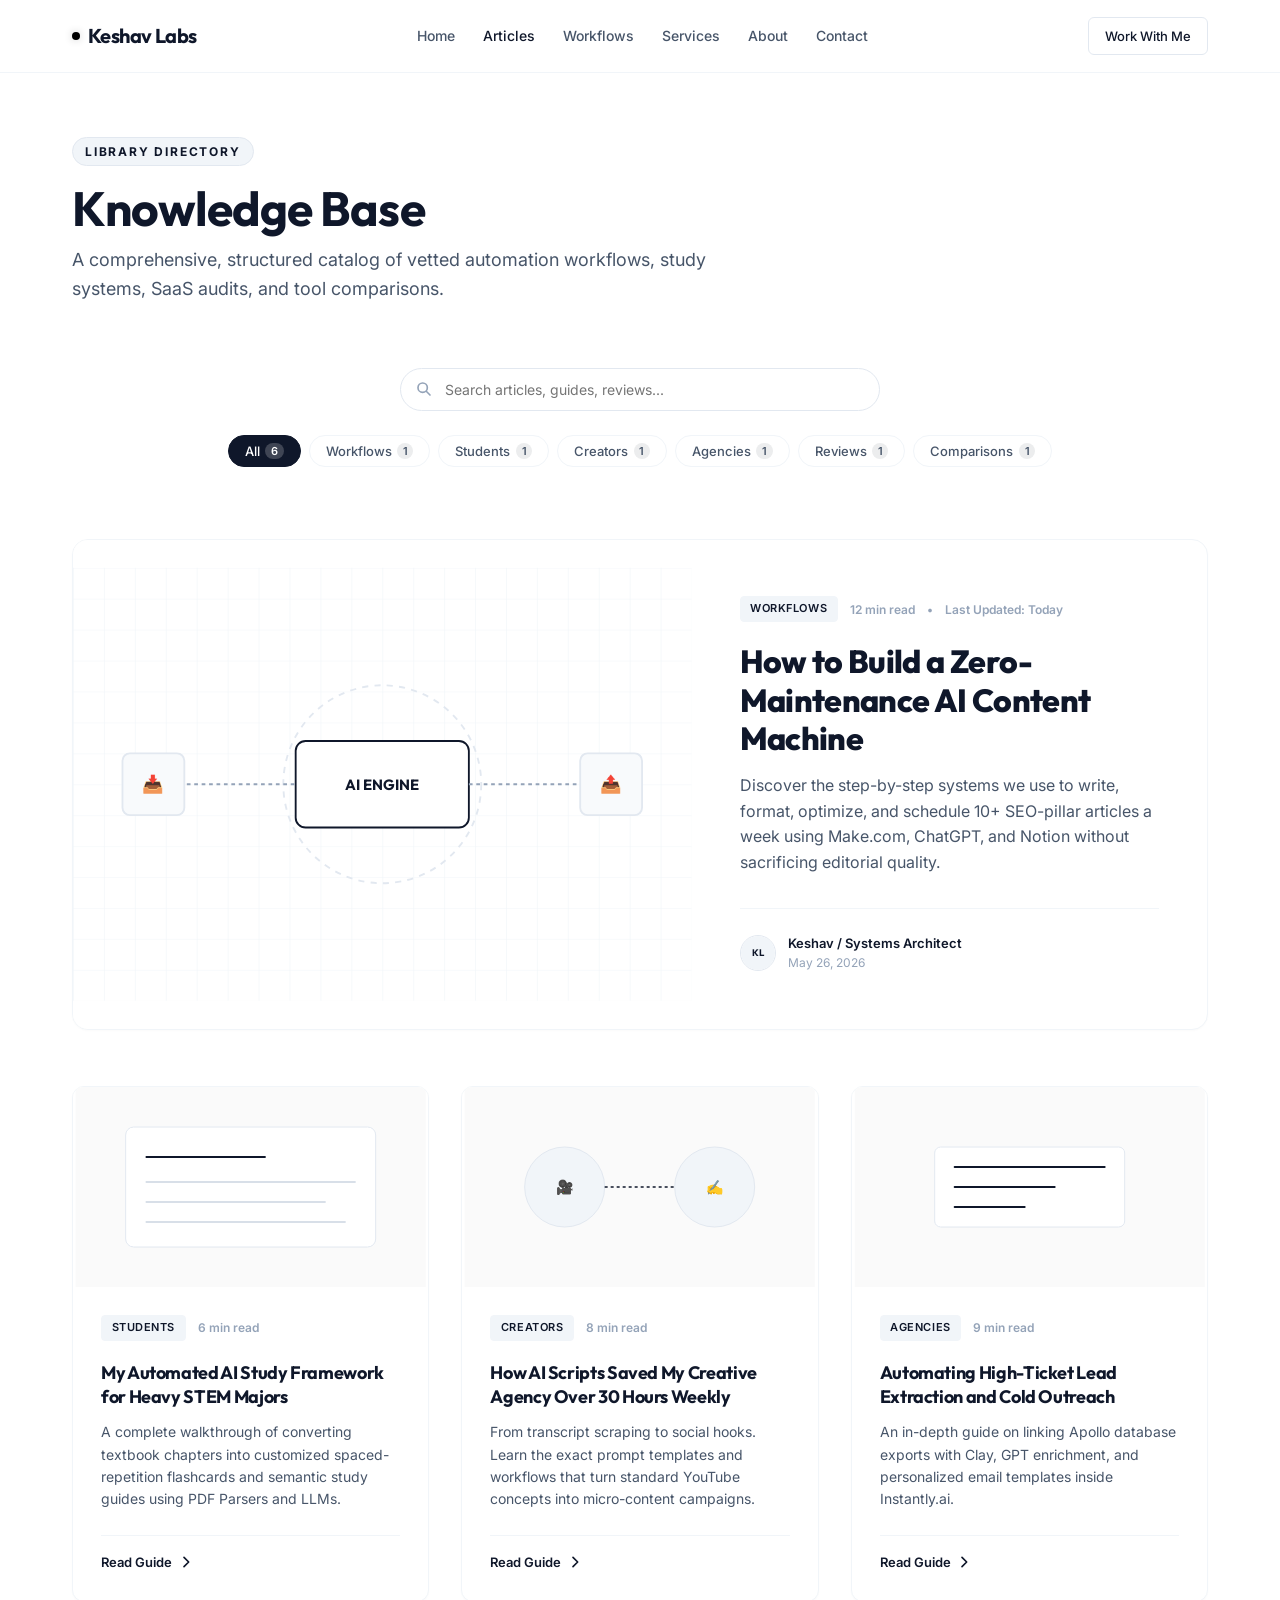
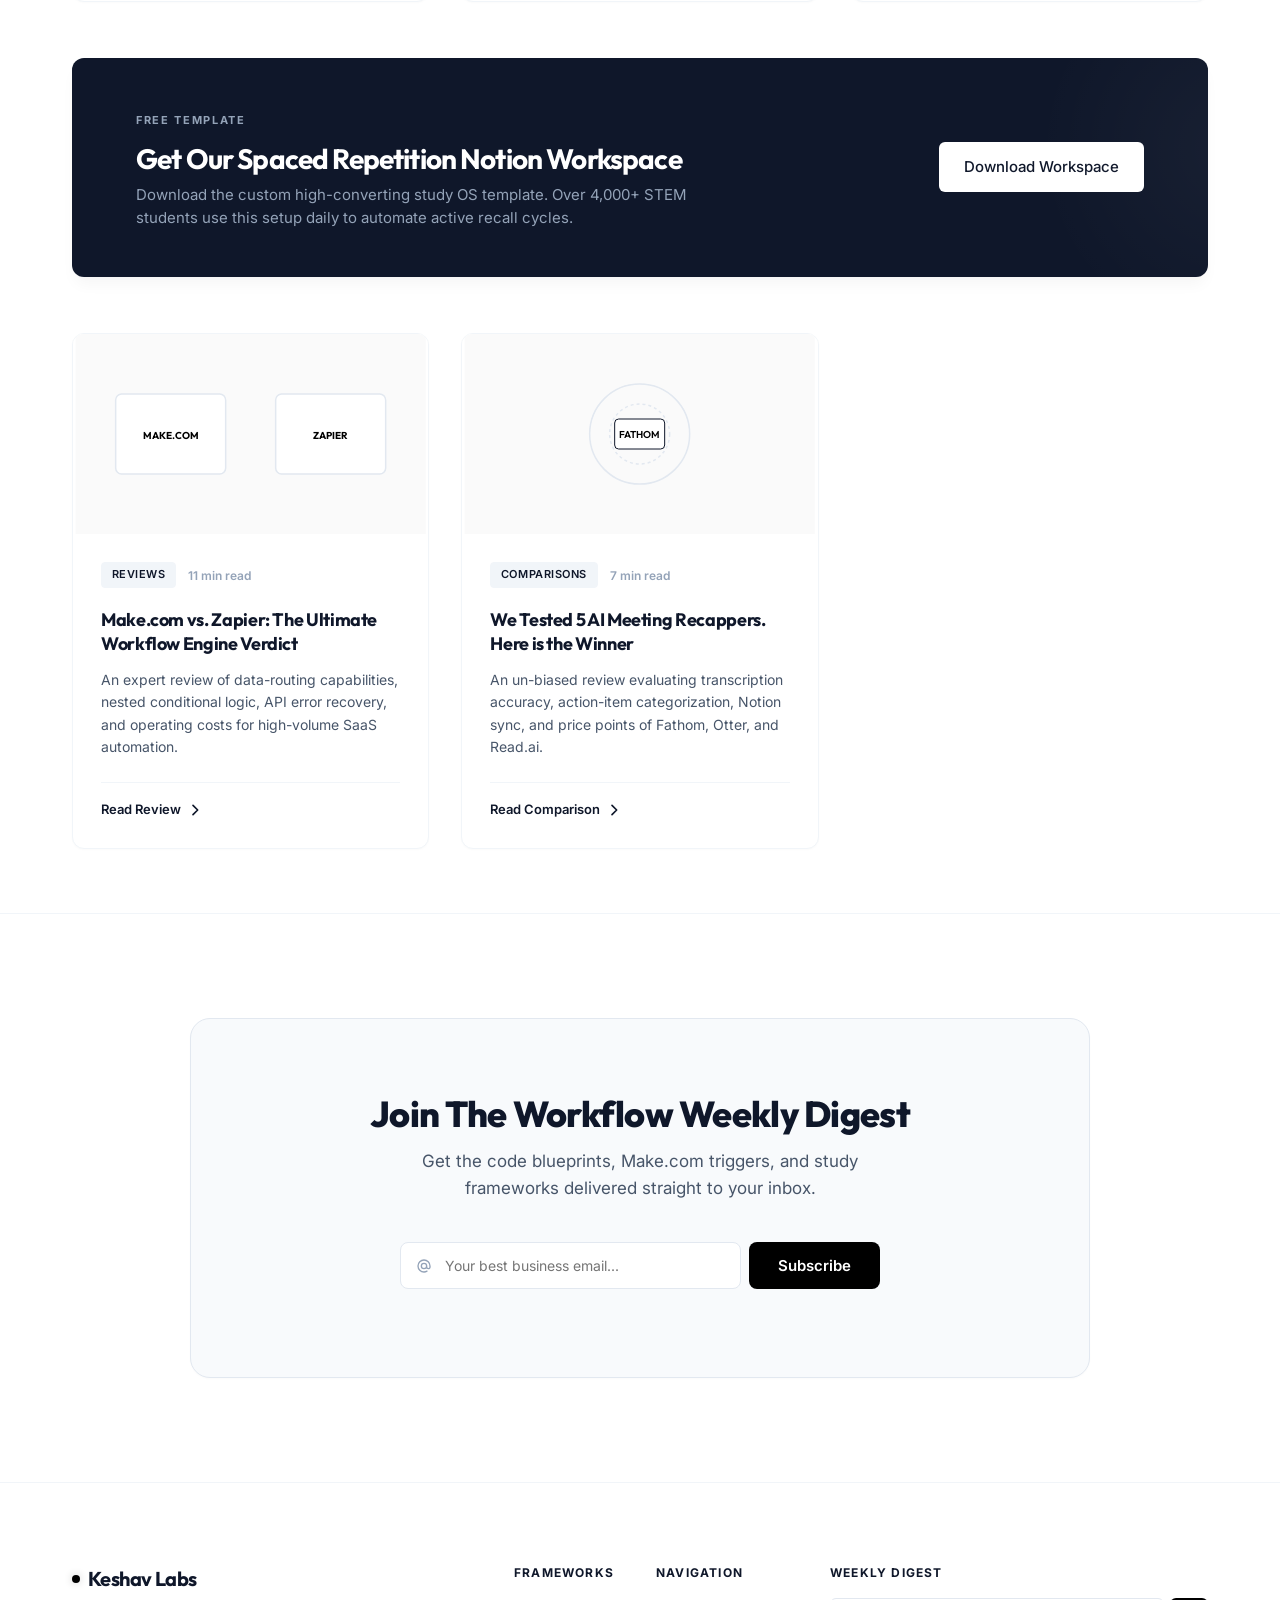
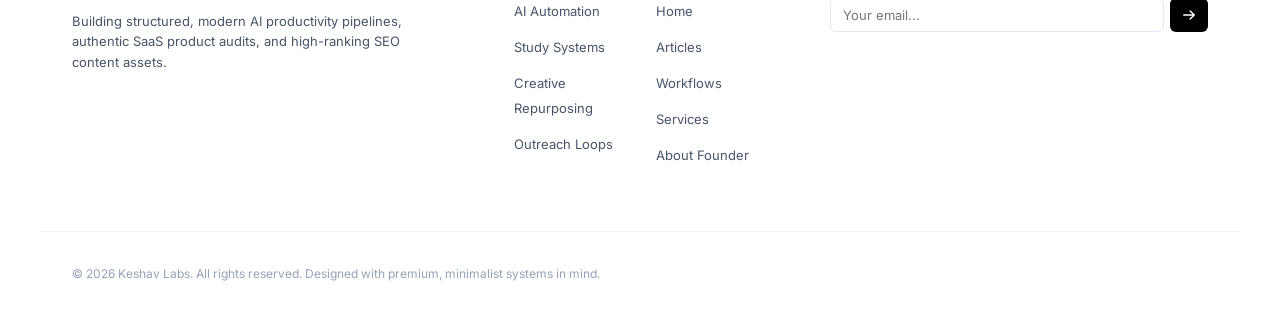
==== articles.html @ 2a27500e "Initial commit of Keshav Labs premium blog website" ====
<!DOCTYPE html>
<html lang="en">
<head>
  <meta charset="UTF-8">
  <meta name="viewport" content="width=device-width, initial-scale=1.0">
  
  <title>Articles & Guides | Keshav Labs AI Productivity Hub</title>
  <meta name="description" content="Explore our library of deep-dive tutorials, system audits, and verified automation guides designed for students, creators, and business networks.">
  
  <!-- Fonts Integration -->
  <link rel="preconnect" href="https://fonts.googleapis.com">
  <link rel="preconnect" href="https://fonts.gstatic.com" crossorigin>
  <link href="https://fonts.googleapis.com/css2?family=Inter:wght@300;400;500;600;700&family=Outfit:wght@400;500;600;700;800&display=swap" rel="stylesheet">
  
  <!-- Core Design Stylesheet -->
  <link rel="stylesheet" href="style.css">
</head>
<body>

  <!-- NAVIGATION HEADER -->
  <header class="header">
    <div class="scroll-progress-container">
      <div class="scroll-progress-bar"></div>
    </div>
    <div class="container nav-container">
      <a href="index.html" class="logo-link">
        <span class="logo-dot"></span>
        <span>Keshav Labs</span>
      </a>
      
      <nav>
        <ul class="nav-menu">
          <li><a href="index.html" class="nav-link">Home</a></li>
          <li><a href="articles.html" class="nav-link active">Articles</a></li>
          <li><a href="workflows.html" class="nav-link">Workflows</a></li>
          <li><a href="services.html" class="nav-link">Services</a></li>
          <li><a href="about.html" class="nav-link">About</a></li>
          <li><a href="contact.html" class="nav-link">Contact</a></li>
        </ul>
      </nav>

      <div class="nav-actions">
        <a href="contact.html" class="btn btn-secondary" style="padding: 0.5rem 1rem; font-size: 0.8125rem;">Work With Me</a>
        <button class="mobile-nav-toggle" aria-label="Toggle Navigation">
          <svg xmlns="http://www.w3.org/2000/svg" fill="none" viewBox="0 0 24 24" stroke="currentColor" style="width: 24px; height: 24px; stroke-width: 2px;">
            <path stroke-linecap="round" stroke-linejoin="round" d="M4 6h16M4 12h16M4 18h16" />
          </svg>
        </button>
      </div>
    </div>
  </header>

  <!-- MAIN ARTICLES AREA -->
  <main style="padding: 4rem 0;">
    <div class="container">
      <div class="section-title-wrapper" style="text-align: left; margin-bottom: 4rem;">
        <span class="section-tag">Library Directory</span>
        <h1 class="section-title" style="font-size: 3rem; margin-bottom: 0.5rem;">Knowledge Base</h1>
        <p class="section-subtitle" style="margin: 0; max-width: 650px;">A comprehensive, structured catalog of vetted automation workflows, study systems, SaaS audits, and tool comparisons.</p>
      </div>

      <!-- Live Filters and Real-Time Search -->
      <div class="blog-controls" style="margin-bottom: 4.5rem;">
        <div class="search-wrapper">
          <svg class="search-icon" xmlns="http://www.w3.org/2000/svg" fill="none" viewBox="0 0 24 24" stroke="currentColor">
            <path stroke-linecap="round" stroke-linejoin="round" stroke-width="2.5" d="M21 21l-6-6m2-5a7 7 0 11-14 0 7 7 0 0114 0z" />
          </svg>
          <input type="text" class="search-input" placeholder="Search articles, guides, reviews...">
        </div>

        <div class="blog-filters">
          <button class="filter-btn active" data-filter="all">All <span class="filter-count">0</span></button>
          <button class="filter-btn" data-filter="workflows">Workflows <span class="filter-count">0</span></button>
          <button class="filter-btn" data-filter="students">Students <span class="filter-count">0</span></button>
          <button class="filter-btn" data-filter="creators">Creators <span class="filter-count">0</span></button>
          <button class="filter-btn" data-filter="agencies">Agencies <span class="filter-count">0</span></button>
          <button class="filter-btn" data-filter="reviews">Reviews <span class="filter-count">0</span></button>
          <button class="filter-btn" data-filter="comparisons">Comparisons <span class="filter-count">0</span></button>
        </div>
      </div>

      <!-- Spotlight Cornerstone Article -->
      <div class="cornerstone-post" data-category="workflows" onclick="window.location.href='post-zero-maintenance-ai.html';">
        <div class="cornerstone-image-wrapper">
          <svg viewBox="0 0 500 350" style="background:#ffffff; width:100%; height:100%;">
            <defs>
              <pattern id="grid-art" width="25" height="25" patternUnits="userSpaceOnUse">
                <path d="M 25 0 L 0 0 0 25" fill="none" stroke="#f1f5f9" stroke-width="1"/>
              </pattern>
            </defs>
            <rect width="100%" height="100%" fill="url(#grid-art)" />
            <circle cx="250" cy="175" r="80" fill="none" stroke="#e2e8f0" stroke-dasharray="5 5" stroke-width="1.5"/>
            <rect x="180" y="140" width="140" height="70" rx="8" fill="#ffffff" stroke="#0f172a" stroke-width="1.5"/>
            <text x="250" y="180" font-family="'Outfit', sans-serif" font-size="12" font-weight="700" fill="#0f172a" text-anchor="middle">AI ENGINE</text>
            <line x1="80" y1="175" x2="180" y2="175" stroke="#94a3b8" stroke-dasharray="3 3" stroke-width="1.5"/>
            <line x1="320" y1="175" x2="420" y2="175" stroke="#94a3b8" stroke-dasharray="3 3" stroke-width="1.5"/>
            <rect x="40" y="150" width="50" height="50" rx="6" fill="#f8fafc" stroke="#e2e8f0" stroke-width="1.5"/>
            <text x="65" y="180" font-size="14" text-anchor="middle">📥</text>
            <rect x="410" y="150" width="50" height="50" rx="6" fill="#f8fafc" stroke="#e2e8f0" stroke-width="1.5"/>
            <text x="435" y="180" font-size="14" text-anchor="middle">📤</text>
          </svg>
        </div>
        <div class="cornerstone-content">
          <div class="post-meta-line">
            <span class="post-cat-badge">Workflows</span>
            <span>12 min read</span>
            <span>•</span>
            <span>Last Updated: Today</span>
          </div>
          <h3 class="cornerstone-title">How to Build a Zero-Maintenance AI Content Machine</h3>
          <p class="cornerstone-excerpt">Discover the step-by-step systems we use to write, format, optimize, and schedule 10+ SEO-pillar articles a week using Make.com, ChatGPT, and Notion without sacrificing editorial quality.</p>
          <div class="author-block">
            <svg class="author-avatar" viewBox="0 0 100 100">
              <circle cx="50" cy="50" r="50" fill="#f1f5f9"/>
              <text x="50" y="58" font-family="'Outfit', sans-serif" font-size="28" font-weight="700" fill="#0f172a" text-anchor="middle">KL</text>
            </svg>
            <div class="author-info">
              <span class="author-name">Keshav / Systems Architect</span>
              <span class="post-date">May 26, 2026</span>
            </div>
          </div>
        </div>
      </div>

      <!-- Articles Grid -->
      <div class="blog-grid">
        <!-- Post 1 (Students) -->
        <div class="blog-card" data-category="students" onclick="window.location.href='post-stem-study-framework.html';">
          <div class="blog-image-wrapper">
            <svg viewBox="0 0 350 200" style="background:#ffffff; width:100%; height:100%;">
              <rect width="100%" height="100%" fill="#fafafa"/>
              <rect x="50" y="40" width="250" height="120" rx="8" fill="#ffffff" stroke="#e2e8f0" stroke-width="1"/>
              <line x1="70" y1="70" x2="190" y2="70" stroke="#0f172a" stroke-width="2"/>
              <line x1="70" y1="95" x2="280" y2="95" stroke="#cbd5e1" stroke-width="1.5"/>
              <line x1="70" y1="115" x2="250" y2="115" stroke="#cbd5e1" stroke-width="1.5"/>
              <line x1="70" y1="135" x2="270" y2="135" stroke="#cbd5e1" stroke-width="1.5"/>
            </svg>
          </div>
          <div class="blog-content">
            <div class="post-meta-line">
              <span class="post-cat-badge">Students</span>
              <span>6 min read</span>
            </div>
            <h4 class="blog-title">My Automated AI Study Framework for Heavy STEM Majors</h4>
            <p class="blog-excerpt">A complete walkthrough of converting textbook chapters into customized spaced-repetition flashcards and semantic study guides using PDF Parsers and LLMs.</p>
            <span class="blog-btn">
              Read Guide
              <svg class="btn-icon" xmlns="http://www.w3.org/2000/svg" fill="none" viewBox="0 0 24 24" stroke="currentColor">
                <path stroke-linecap="round" stroke-linejoin="round" stroke-width="2.5" d="M9 5l7 7-7 7" />
              </svg>
            </span>
          </div>
        </div>

        <!-- Post 2 (Creators) -->
        <div class="blog-card" data-category="creators">
          <div class="blog-image-wrapper">
            <svg viewBox="0 0 350 200" style="background:#ffffff; width:100%; height:100%;">
              <rect width="100%" height="100%" fill="#fafafa"/>
              <circle cx="100" cy="100" r="40" fill="#f1f5f9" stroke="#e2e8f0" stroke-width="1"/>
              <circle cx="250" cy="100" r="40" fill="#f1f5f9" stroke="#e2e8f0" stroke-width="1"/>
              <line x1="140" y1="100" x2="210" y2="100" stroke="#0f172a" stroke-dasharray="3 3" stroke-width="1.5"/>
              <text x="100" y="105" font-size="14" text-anchor="middle">🎥</text>
              <text x="250" y="105" font-size="14" text-anchor="middle">✍️</text>
            </svg>
          </div>
          <div class="blog-content">
            <div class="post-meta-line">
              <span class="post-cat-badge">Creators</span>
              <span>8 min read</span>
            </div>
            <h4 class="blog-title">How AI Scripts Saved My Creative Agency Over 30 Hours Weekly</h4>
            <p class="blog-excerpt">From transcript scraping to social hooks. Learn the exact prompt templates and workflows that turn standard YouTube concepts into micro-content campaigns.</p>
            <span class="blog-btn">
              Read Guide
              <svg class="btn-icon" xmlns="http://www.w3.org/2000/svg" fill="none" viewBox="0 0 24 24" stroke="currentColor">
                <path stroke-linecap="round" stroke-linejoin="round" stroke-width="2.5" d="M9 5l7 7-7 7" />
              </svg>
            </span>
          </div>
        </div>

        <!-- Post 3 (Agencies) -->
        <div class="blog-card" data-category="agencies">
          <div class="blog-image-wrapper">
            <svg viewBox="0 0 350 200" style="background:#ffffff; width:100%; height:100%;">
              <rect width="100%" height="100%" fill="#fafafa"/>
              <rect x="80" y="60" width="190" height="80" rx="6" fill="#ffffff" stroke="#e2e8f0" stroke-width="1"/>
              <path d="M100 80h150M100 100h100M100 120h70" stroke="#0f172a" stroke-width="2" stroke-linecap="round"/>
            </svg>
          </div>
          <div class="blog-content">
            <div class="post-meta-line">
              <span class="post-cat-badge">Agencies</span>
              <span>9 min read</span>
            </div>
            <h4 class="blog-title">Automating High-Ticket Lead Extraction and Cold Outreach</h4>
            <p class="blog-excerpt">An in-depth guide on linking Apollo database exports with Clay, GPT enrichment, and personalized email templates inside Instantly.ai.</p>
            <span class="blog-btn">
              Read Guide
              <svg class="btn-icon" xmlns="http://www.w3.org/2000/svg" fill="none" viewBox="0 0 24 24" stroke="currentColor">
                <path stroke-linecap="round" stroke-linejoin="round" stroke-width="2.5" d="M9 5l7 7-7 7" />
              </svg>
            </span>
          </div>
        </div>

        <!-- In-Feed Premium Lead Magnet Banner -->
        <div class="infeed-cta">
          <div class="infeed-info">
            <span class="infeed-tag">Free Template</span>
            <h4 class="infeed-title">Get Our Spaced Repetition Notion Workspace</h4>
            <p class="infeed-desc">Download the custom high-converting study OS template. Over 4,000+ STEM students use this setup daily to automate active recall cycles.</p>
          </div>
          <a href="index.html#newsletter" class="btn infeed-btn">Download Workspace</a>
        </div>

        <!-- Post 4 (Reviews) -->
        <div class="blog-card" data-category="reviews">
          <div class="blog-image-wrapper">
            <svg viewBox="0 0 350 200" style="background:#ffffff; width:100%; height:100%;">
              <rect width="100%" height="100%" fill="#fafafa"/>
              <rect x="40" y="60" width="110" height="80" rx="6" fill="#ffffff" stroke="#e2e8f0" stroke-width="1.5"/>
              <rect x="200" y="60" width="110" height="80" rx="6" fill="#ffffff" stroke="#e2e8f0" stroke-width="1.5"/>
              <text x="95" y="105" font-family="'Outfit', sans-serif" font-size="10" font-weight="700" text-anchor="middle">MAKE.COM</text>
              <text x="255" y="105" font-family="'Outfit', sans-serif" font-size="10" font-weight="700" text-anchor="middle">ZAPIER</text>
            </svg>
          </div>
          <div class="blog-content">
            <div class="post-meta-line">
              <span class="post-cat-badge">Reviews</span>
              <span>11 min read</span>
            </div>
            <h4 class="blog-title">Make.com vs. Zapier: The Ultimate Workflow Engine Verdict</h4>
            <p class="blog-excerpt">An expert review of data-routing capabilities, nested conditional logic, API error recovery, and operating costs for high-volume SaaS automation.</p>
            <span class="blog-btn">
              Read Review
              <svg class="btn-icon" xmlns="http://www.w3.org/2000/svg" fill="none" viewBox="0 0 24 24" stroke="currentColor">
                <path stroke-linecap="round" stroke-linejoin="round" stroke-width="2.5" d="M9 5l7 7-7 7" />
              </svg>
            </span>
          </div>
        </div>

        <!-- Post 5 (Comparisons) -->
        <div class="blog-card" data-category="comparisons">
          <div class="blog-image-wrapper">
            <svg viewBox="0 0 350 200" style="background:#ffffff; width:100%; height:100%;">
              <rect width="100%" height="100%" fill="#fafafa"/>
              <circle cx="175" cy="100" r="50" fill="none" stroke="#e2e8f0" stroke-width="1.5"/>
              <circle cx="175" cy="100" r="30" fill="none" stroke="#e2e8f0" stroke-dasharray="3 3" stroke-width="1.5"/>
              <rect x="150" y="85" width="50" height="30" rx="4" fill="#ffffff" stroke="#0f172a" stroke-width="1"/>
              <text x="175" y="104" font-family="'Outfit', sans-serif" font-size="10" font-weight="600" text-anchor="middle">FATHOM</text>
            </svg>
          </div>
          <div class="blog-content">
            <div class="post-meta-line">
              <span class="post-cat-badge">Comparisons</span>
              <span>7 min read</span>
            </div>
            <h4 class="blog-title">We Tested 5 AI Meeting Recappers. Here is the Winner</h4>
            <p class="blog-excerpt">An un-biased review evaluating transcription accuracy, action-item categorization, Notion sync, and price points of Fathom, Otter, and Read.ai.</p>
            <span class="blog-btn">
              Read Comparison
              <svg class="btn-icon" xmlns="http://www.w3.org/2000/svg" fill="none" viewBox="0 0 24 24" stroke="currentColor">
                <path stroke-linecap="round" stroke-linejoin="round" stroke-width="2.5" d="M9 5l7 7-7 7" />
              </svg>
            </span>
          </div>
        </div>
      </div>
    </div>
  </main>

  <!-- NEWSLETTER FOOTER SECTION -->
  <section class="newsletter-section" style="border-top:1px solid var(--border-light)">
    <div class="container">
      <div class="newsletter-box">
        <h2 class="newsletter-title">Join The Workflow Weekly Digest</h2>
        <p class="newsletter-subtitle">Get the code blueprints, Make.com triggers, and study frameworks delivered straight to your inbox.</p>
        <form id="keshav-newsletter-form" class="newsletter-form">
          <div class="newsletter-input-wrapper">
            <svg class="newsletter-email-icon" xmlns="http://www.w3.org/2000/svg" fill="none" viewBox="0 0 24 24" stroke="currentColor">
              <path stroke-linecap="round" stroke-linejoin="round" stroke-width="2" d="M16 12a4 4 0 10-8 0 4 4 0 008 0zm0 0v1.5a2.5 2.5 0 005 0V12a9 9 0 10-9 9m4.5-1.206a8.959 8.959 0 01-4.5 1.207" />
            </svg>
            <input type="email" class="newsletter-input" placeholder="Your best business email..." required>
          </div>
          <button type="submit" class="btn newsletter-btn">Subscribe</button>
        </form>
      </div>
    </div>
  </section>

  <!-- UNIFIED FOOTER -->
  <footer class="footer">
    <div class="container footer-top">
      <div class="footer-brand">
        <a href="index.html" class="logo-link">
          <span class="logo-dot"></span>
          <span>Keshav Labs</span>
        </a>
        <p class="footer-brand-desc">Building structured, modern AI productivity pipelines, authentic SaaS product audits, and high-ranking SEO content assets.</p>
      </div>
      
      <div class="footer-nav">
        <div class="footer-column">
          <span class="footer-col-title">Frameworks</span>
          <ul class="footer-links">
            <li><a href="articles.html" class="footer-link">AI Automation</a></li>
            <li><a href="articles.html" class="footer-link">Study Systems</a></li>
            <li><a href="articles.html" class="footer-link">Creative Repurposing</a></li>
            <li><a href="articles.html" class="footer-link">Outreach Loops</a></li>
          </ul>
        </div>
        <div class="footer-column">
          <span class="footer-col-title">Navigation</span>
          <ul class="footer-links">
            <li><a href="index.html" class="footer-link">Home</a></li>
            <li><a href="articles.html" class="footer-link">Articles</a></li>
            <li><a href="workflows.html" class="footer-link">Workflows</a></li>
            <li><a href="services.html" class="footer-link">Services</a></li>
            <li><a href="about.html" class="footer-link">About Founder</a></li>
          </ul>
        </div>
      </div>
      
      <div class="footer-subscribe">
        <span class="footer-col-title">Weekly Digest</span>
        <form id="keshav-footer-newsletter" class="footer-sub-form">
          <input type="email" class="footer-sub-input" placeholder="Your email..." required>
          <button type="submit" class="footer-sub-btn">
            <svg xmlns="http://www.w3.org/2000/svg" fill="none" viewBox="0 0 24 24" stroke="currentColor" style="width: 14px; height: 14px; stroke-width: 2.5px;">
              <path stroke-linecap="round" stroke-linejoin="round" d="M14 5l7 7m0 0l-7 7m7-7H3" />
            </svg>
          </button>
        </form>
      </div>
    </div>
    <div class="container footer-bottom">
      <span class="footer-copyright">© 2026 Keshav Labs. All rights reserved. Designed with premium, minimalist systems in mind.</span>
    </div>
  </footer>

  <!-- Scripts -->
  <script src="app.js"></script>
</body>
</html>
---- style.css ----
/* ==========================================================================
   KESHAV LABS - PREMIUM MINIMALIST DESIGN SYSTEM (STYLE.CSS)
   Inspired by Linear, Notion, and Medium. Light mode only, high readability.
   ========================================================================== */

/* 1. CSS VARIABLES & SYSTEM TOKENS */
:root {
  /* Color Palette (Slate & Neutral Tones) */
  --bg-primary: #ffffff;
  --bg-secondary: #fdfdfd;
  --bg-accent: #f8fafc;
  --bg-card: #ffffff;
  --border-light: #f1f5f9;
  --border-medium: #e2e8f0;
  --border-focus: #0f172a;
  
  --text-primary: #0f172a;     /* Deep slate for high contrast titles */
  --text-secondary: #475569;   /* Muted slate for comfortable reading body */
  --text-muted: #94a3b8;       /* Very light gray for metadata */
  
  --accent-dark: #000000;      /* Minimal pure black buttons */
  --accent-gray: #f1f5f9;      /* Minimal button alternate gray backgrounds */
  --accent-hover: #1e293b;     /* Button hover states */
  
  /* Fonts */
  --font-heading: 'Outfit', 'Inter', -apple-system, BlinkMacSystemFont, "Segoe UI", Roboto, sans-serif;
  --font-body: 'Inter', -apple-system, BlinkMacSystemFont, "Segoe UI", Roboto, sans-serif;
  
  /* Layout Spacing */
  --container-max: 1200px;
  --content-max-readable: 680px; /* Optimal reading column width */
  --section-padding: 6.5rem 2rem;
  --section-padding-mobile: 4rem 1.25rem;
  
  /* Transitions */
  --transition-smooth: all 0.2s cubic-bezier(0.16, 1, 0.3, 1);
  --transition-card: transform 0.3s cubic-bezier(0.16, 1, 0.3, 1), border-color 0.3s ease, box-shadow 0.3s ease;
  
  /* Shadows */
  --shadow-sm: 0 1px 2px 0 rgba(0, 0, 0, 0.02);
  --shadow-md: 0 4px 6px -1px rgba(0, 0, 0, 0.03), 0 2px 4px -2px rgba(0, 0, 0, 0.02);
  --shadow-lg: 0 10px 15px -3px rgba(0, 0, 0, 0.04), 0 4px 6px -4px rgba(0, 0, 0, 0.02);
  --shadow-premium: 0 20px 40px -15px rgba(0, 0, 0, 0.05);
}

/* 2. BASE STYLES & RESET */
* {
  box-sizing: border-box;
  margin: 0;
  padding: 0;
}

html {
  scroll-behavior: smooth;
  font-size: 16px;
  -webkit-font-smoothing: antialiased;
  -moz-osx-font-smoothing: grayscale;
}

body {
  background-color: var(--bg-primary);
  color: var(--text-secondary);
  font-family: var(--font-body);
  line-height: 1.6;
  overflow-x: hidden;
}

h1, h2, h3, h4, h5, h6 {
  font-family: var(--font-heading);
  color: var(--text-primary);
  font-weight: 600;
  letter-spacing: -0.02em;
  line-height: 1.25;
}

a {
  color: inherit;
  text-decoration: none;
  transition: var(--transition-smooth);
}

input, textarea, select, button {
  font-family: inherit;
  font-size: inherit;
  outline: none;
}

/* Scrollbar Customization */
::-webkit-scrollbar {
  width: 8px;
}
::-webkit-scrollbar-track {
  background: var(--bg-primary);
}
::-webkit-scrollbar-thumb {
  background: var(--border-medium);
  border-radius: 4px;
}
::-webkit-scrollbar-thumb:hover {
  background: var(--text-muted);
}

/* 3. REUSABLE UTILITIES */
.container {
  max-width: var(--container-max);
  margin: 0 auto;
  padding: 0 2rem;
  width: 100%;
}

.container-readable {
  max-width: var(--content-max-readable);
  margin: 0 auto;
  padding: 0 1.5rem;
}

.section-title-wrapper {
  margin-bottom: 3.5rem;
  text-align: center;
}

.section-tag {
  font-size: 0.75rem;
  text-transform: uppercase;
  letter-spacing: 0.15em;
  color: var(--text-primary);
  font-weight: 700;
  display: inline-block;
  margin-bottom: 0.75rem;
  background: var(--accent-gray);
  padding: 0.25rem 0.75rem;
  border-radius: 100px;
  border: 1px solid var(--border-medium);
}

.section-title {
  font-size: 2.25rem;
  margin-bottom: 1rem;
  font-weight: 700;
}

.section-subtitle {
  font-size: 1.125rem;
  color: var(--text-secondary);
  max-width: 600px;
  margin: 0 auto;
}

/* Buttons */
.btn {
  display: inline-flex;
  align-items: center;
  justify-content: center;
  padding: 0.75rem 1.5rem;
  border-radius: 6px;
  font-weight: 500;
  font-size: 0.9375rem;
  cursor: pointer;
  transition: var(--transition-smooth);
  gap: 0.5rem;
  border: 1px solid transparent;
}

.btn-primary {
  background-color: var(--accent-dark);
  color: var(--bg-primary);
}

.btn-primary:hover {
  background-color: var(--accent-hover);
  transform: translateY(-1px);
}

.btn-secondary {
  background-color: var(--bg-primary);
  color: var(--text-primary);
  border-color: var(--border-medium);
}

.btn-secondary:hover {
  background-color: var(--accent-gray);
  border-color: var(--text-primary);
  transform: translateY(-1px);
}

.btn-icon {
  width: 16px;
  height: 16px;
  stroke-width: 2px;
}

/* 4. HEADER & STICKY NAVIGATION */
.header {
  position: sticky;
  top: 0;
  z-index: 100;
  background: rgba(255, 255, 255, 0.85);
  backdrop-filter: blur(12px);
  -webkit-backdrop-filter: blur(12px);
  border-bottom: 1px solid var(--border-light);
  transition: var(--transition-smooth);
}

/* Reading Progress Bar */
.scroll-progress-container {
  position: absolute;
  bottom: 0;
  left: 0;
  width: 100%;
  height: 2px;
  background: transparent;
}

.scroll-progress-bar {
  height: 100%;
  width: 0%;
  background: var(--text-primary);
  transition: width 0.1s ease-out;
}

.nav-container {
  display: flex;
  align-items: center;
  justify-content: space-between;
  height: 4.5rem;
}

.logo-link {
  display: flex;
  align-items: center;
  gap: 0.5rem;
  font-family: var(--font-heading);
  font-weight: 700;
  font-size: 1.25rem;
  color: var(--text-primary);
  letter-spacing: -0.03em;
}

.logo-dot {
  width: 8px;
  height: 8px;
  background: var(--accent-dark);
  border-radius: 50%;
  display: inline-block;
  box-shadow: 0 0 8px rgba(0, 0, 0, 0.2);
}

.nav-menu {
  display: flex;
  align-items: center;
  gap: 1.75rem;
  list-style: none;
}

.nav-link {
  font-size: 0.875rem;
  font-weight: 500;
  color: var(--text-secondary);
}

.nav-link:hover, .nav-link.active {
  color: var(--text-primary);
}

.nav-actions {
  display: flex;
  align-items: center;
  gap: 1rem;
}

/* Mobile Toggle */
.mobile-nav-toggle {
  display: none;
  background: none;
  border: none;
  cursor: pointer;
  padding: 0.5rem;
  color: var(--text-primary);
}

/* 5. HERO SECTION */
.hero-section {
  padding: 8rem 0 6rem 0;
  text-align: center;
  position: relative;
  overflow: hidden;
  background: radial-gradient(circle at center, rgba(248, 250, 252, 0.6) 0%, rgba(255, 255, 255, 0) 70%);
}

.hero-content {
  max-width: 820px;
  margin: 0 auto;
}

.hero-tagline {
  font-size: 0.75rem;
  text-transform: uppercase;
  letter-spacing: 0.2em;
  color: var(--text-primary);
  font-weight: 700;
  margin-bottom: 1.5rem;
  display: inline-flex;
  align-items: center;
  gap: 0.5rem;
  border: 1px solid var(--border-medium);
  padding: 0.35rem 0.85rem;
  border-radius: 100px;
  background: var(--bg-primary);
  box-shadow: var(--shadow-sm);
}

.hero-headline {
  font-size: 3.5rem;
  font-weight: 800;
  letter-spacing: -0.04em;
  color: var(--text-primary);
  line-height: 1.15;
  margin-bottom: 1.5rem;
  animation: fadeInUp 0.8s cubic-bezier(0.16, 1, 0.3, 1) forwards;
}

.hero-subheadline {
  font-size: 1.25rem;
  color: var(--text-secondary);
  line-height: 1.6;
  margin-bottom: 2.5rem;
  max-width: 680px;
  margin-left: auto;
  margin-right: auto;
  font-weight: 400;
  animation: fadeInUp 0.8s cubic-bezier(0.16, 1, 0.3, 1) 0.1s forwards;
}

.hero-ctas {
  display: flex;
  justify-content: center;
  gap: 1rem;
  margin-bottom: 3.5rem;
  animation: fadeInUp 0.8s cubic-bezier(0.16, 1, 0.3, 1) 0.2s forwards;
}

/* CSS-drawn Hero Visual Element */
.hero-visual {
  max-width: 800px;
  margin: 0 auto;
  border: 1px solid var(--border-medium);
  border-radius: 12px;
  background: var(--bg-primary);
  box-shadow: var(--shadow-lg), var(--shadow-premium);
  overflow: hidden;
  animation: fadeInUp 1s cubic-bezier(0.16, 1, 0.3, 1) 0.3s forwards;
}

.visual-header {
  height: 40px;
  background: var(--accent-gray);
  border-bottom: 1px solid var(--border-medium);
  display: flex;
  align-items: center;
  padding: 0 1rem;
  gap: 0.35rem;
}

.dot {
  width: 10px;
  height: 10px;
  border-radius: 50%;
}
.dot-red { background: #ff5f56; }
.dot-yellow { background: #ffbd2e; }
.dot-green { background: #27c93f; }

.visual-title {
  margin-left: auto;
  margin-right: auto;
  font-size: 0.75rem;
  font-family: var(--font-body);
  color: var(--text-secondary);
  letter-spacing: 0.05em;
  font-weight: 500;
}

.visual-body {
  padding: 2.5rem;
  display: grid;
  grid-template-columns: 240px 1fr;
  gap: 2rem;
  text-align: left;
  min-height: 280px;
  background: var(--bg-primary);
}

.visual-sidebar {
  border-right: 1px solid var(--border-light);
  padding-right: 1.5rem;
}

.sidebar-item {
  height: 32px;
  background: var(--bg-secondary);
  border: 1px solid var(--border-light);
  margin-bottom: 0.75rem;
  border-radius: 6px;
  display: flex;
  align-items: center;
  padding: 0 0.75rem;
  font-size: 0.75rem;
  font-weight: 500;
  color: var(--text-secondary);
}

.sidebar-item.active {
  background: var(--text-primary);
  color: var(--bg-primary);
  border-color: var(--text-primary);
}

.visual-canvas {
  display: flex;
  flex-direction: column;
  justify-content: center;
}

.canvas-block {
  height: 16px;
  background: var(--accent-gray);
  margin-bottom: 0.75rem;
  border-radius: 4px;
}

.canvas-block-half {
  width: 60%;
}

.canvas-block-third {
  width: 40%;
}

.canvas-flow {
  display: flex;
  align-items: center;
  gap: 1rem;
  margin-top: 1.5rem;
}

.flow-node {
  background: var(--bg-secondary);
  border: 1px dashed var(--border-medium);
  padding: 0.5rem 1rem;
  border-radius: 8px;
  font-size: 0.75rem;
  font-weight: 600;
  color: var(--text-primary);
}

.flow-arrow {
  font-size: 0.875rem;
  color: var(--text-muted);
}

/* 6. TRUST BAR */
.trust-bar {
  border-top: 1px solid var(--border-light);
  border-bottom: 1px solid var(--border-light);
  padding: 2rem 0;
  background: var(--bg-secondary);
}

.trust-items {
  display: flex;
  justify-content: space-between;
  align-items: center;
  flex-wrap: wrap;
  gap: 1.5rem;
}

.trust-item {
  display: flex;
  align-items: center;
  gap: 0.5rem;
  font-size: 0.875rem;
  font-weight: 600;
  color: var(--text-secondary);
  letter-spacing: 0.05em;
  opacity: 0.8;
  transition: var(--transition-smooth);
}

.trust-item:hover {
  opacity: 1;
  color: var(--text-primary);
}

.trust-icon {
  width: 14px;
  height: 14px;
  color: var(--text-primary);
}

/* 7. FEATURED CATEGORIES */
.categories-section {
  padding: var(--section-padding);
  background: var(--bg-primary);
}

.categories-grid {
  display: grid;
  grid-template-columns: repeat(3, 1fr);
  gap: 2rem;
}

.category-card {
  background: var(--bg-card);
  border: 1px solid var(--border-light);
  border-radius: 12px;
  padding: 2.5rem 2rem;
  transition: var(--transition-card);
  display: flex;
  flex-direction: column;
  position: relative;
  overflow: hidden;
  cursor: pointer;
}

.category-card::after {
  content: '';
  position: absolute;
  top: 0;
  left: 0;
  width: 100%;
  height: 3px;
  background: var(--accent-dark);
  opacity: 0;
  transition: var(--transition-smooth);
}

.category-card:hover {
  transform: translateY(-4px);
  border-color: var(--border-medium);
  box-shadow: var(--shadow-lg);
}

.category-card:hover::after {
  opacity: 1;
}

.category-icon-wrapper {
  width: 48px;
  height: 48px;
  background: var(--accent-gray);
  border-radius: 8px;
  display: flex;
  align-items: center;
  justify-content: center;
  margin-bottom: 1.5rem;
  color: var(--text-primary);
  border: 1px solid var(--border-light);
  transition: var(--transition-smooth);
}

.category-card:hover .category-icon-wrapper {
  background: var(--text-primary);
  color: var(--bg-primary);
}

.category-icon {
  width: 22px;
  height: 22px;
}

.category-title {
  font-size: 1.25rem;
  margin-bottom: 0.75rem;
  font-weight: 700;
}

.category-desc {
  font-size: 0.875rem;
  color: var(--text-secondary);
  line-height: 1.6;
  margin-bottom: 2rem;
  flex-grow: 1;
}

.category-btn {
  font-size: 0.8125rem;
  font-weight: 600;
  color: var(--text-primary);
  display: inline-flex;
  align-items: center;
  gap: 0.35rem;
}

.category-btn .btn-icon {
  transition: transform 0.2s ease;
}

.category-card:hover .category-btn .btn-icon {
  transform: translateX(3px);
}

/* 8. FEATURED BLOG POSTS & FILTERING */
.blog-section {
  padding: var(--section-padding);
  background: var(--bg-secondary);
  border-top: 1px solid var(--border-light);
  border-bottom: 1px solid var(--border-light);
}

.blog-controls {
  display: flex;
  flex-direction: column;
  gap: 1.5rem;
  margin-bottom: 3rem;
  align-items: center;
}

.search-wrapper {
  position: relative;
  width: 100%;
  max-width: 480px;
}

.search-input {
  width: 100%;
  padding: 0.75rem 1rem 0.75rem 2.75rem;
  border-radius: 100px;
  border: 1px solid var(--border-medium);
  background: var(--bg-primary);
  font-size: 0.875rem;
  color: var(--text-primary);
  transition: var(--transition-smooth);
}

.search-input:focus {
  border-color: var(--border-focus);
  box-shadow: 0 0 0 3px rgba(15, 23, 42, 0.05);
}

.search-icon {
  position: absolute;
  left: 1rem;
  top: 50%;
  transform: translateY(-50%);
  width: 16px;
  height: 16px;
  color: var(--text-muted);
  pointer-events: none;
}

.blog-filters {
  display: flex;
  justify-content: center;
  align-items: center;
  flex-wrap: wrap;
  gap: 0.5rem;
}

.filter-btn {
  background: var(--bg-primary);
  border: 1px solid var(--border-light);
  padding: 0.45rem 1rem;
  border-radius: 100px;
  font-size: 0.8125rem;
  font-weight: 500;
  cursor: pointer;
  color: var(--text-secondary);
  display: flex;
  align-items: center;
  gap: 0.35rem;
  transition: var(--transition-smooth);
}

.filter-btn:hover {
  border-color: var(--border-medium);
  color: var(--text-primary);
}

.filter-btn.active {
  background: var(--text-primary);
  color: var(--bg-primary);
  border-color: var(--text-primary);
}

.filter-count {
  font-size: 0.6875rem;
  background: rgba(15, 23, 42, 0.08);
  padding: 0.05rem 0.35rem;
  border-radius: 100px;
  font-weight: 600;
}

.filter-btn.active .filter-count {
  background: rgba(255, 255, 255, 0.2);
}

/* Pillar Cornerstone Post Spotlight */
.cornerstone-post {
  display: grid;
  grid-template-columns: 1.2fr 1fr;
  background: var(--bg-card);
  border: 1px solid var(--border-light);
  border-radius: 16px;
  overflow: hidden;
  margin-bottom: 3.5rem;
  transition: var(--transition-card);
  box-shadow: var(--shadow-sm);
  cursor: pointer;
}

.cornerstone-post:hover {
  border-color: var(--border-medium);
  box-shadow: var(--shadow-premium);
}

.cornerstone-image-wrapper {
  overflow: hidden;
  position: relative;
  min-height: 380px;
  background: #fafafa;
}

.cornerstone-img {
  width: 100%;
  height: 100%;
  object-fit: cover;
  transition: transform 0.5s cubic-bezier(0.16, 1, 0.3, 1);
}

.cornerstone-post:hover .cornerstone-img {
  transform: scale(1.02);
}

.cornerstone-content {
  padding: 3.5rem 3rem;
  display: flex;
  flex-direction: column;
  justify-content: center;
}

.post-meta-line {
  display: flex;
  align-items: center;
  gap: 0.75rem;
  font-size: 0.75rem;
  font-weight: 600;
  color: var(--text-muted);
  margin-bottom: 1.25rem;
}

.post-cat-badge {
  background: var(--accent-gray);
  color: var(--text-primary);
  padding: 0.2rem 0.6rem;
  border-radius: 4px;
  text-transform: uppercase;
  letter-spacing: 0.05em;
  font-size: 0.6875rem;
  border: 1px solid var(--border-light);
}

.cornerstone-title {
  font-size: 2rem;
  margin-bottom: 1rem;
  font-weight: 800;
  line-height: 1.2;
}

.cornerstone-excerpt {
  font-size: 1rem;
  color: var(--text-secondary);
  line-height: 1.6;
  margin-bottom: 2rem;
}

.author-block {
  display: flex;
  align-items: center;
  gap: 0.75rem;
  margin-top: auto;
  border-top: 1px solid var(--border-light);
  padding-top: 1.5rem;
}

.author-avatar {
  width: 36px;
  height: 36px;
  border-radius: 50%;
  object-fit: cover;
  border: 1px solid var(--border-medium);
}

.author-info {
  display: flex;
  flex-direction: column;
}

.author-name {
  font-size: 0.8125rem;
  font-weight: 600;
  color: var(--text-primary);
}

.post-date {
  font-size: 0.75rem;
  color: var(--text-muted);
}

/* Regular Blog Grid */
.blog-grid {
  display: grid;
  grid-template-columns: repeat(3, 1fr);
  gap: 2rem;
}

.blog-card {
  background: var(--bg-card);
  border: 1px solid var(--border-light);
  border-radius: 12px;
  overflow: hidden;
  transition: var(--transition-card);
  display: flex;
  flex-direction: column;
  box-shadow: var(--shadow-sm);
  cursor: pointer;
}

.blog-card:hover {
  transform: translateY(-4px);
  border-color: var(--border-medium);
  box-shadow: var(--shadow-lg);
}

.blog-image-wrapper {
  height: 200px;
  overflow: hidden;
  position: relative;
  background: #fafafa;
}

.blog-img {
  width: 100%;
  height: 100%;
  object-fit: cover;
  transition: transform 0.5s cubic-bezier(0.16, 1, 0.3, 1);
}

.blog-card:hover .blog-img {
  transform: scale(1.02);
}

.blog-content {
  padding: 1.75rem;
  display: flex;
  flex-direction: column;
  flex-grow: 1;
}

.blog-title {
  font-size: 1.125rem;
  margin-bottom: 0.75rem;
  font-weight: 700;
  line-height: 1.35;
  color: var(--text-primary);
}

.blog-excerpt {
  font-size: 0.875rem;
  color: var(--text-secondary);
  line-height: 1.6;
  margin-bottom: 1.5rem;
  flex-grow: 1;
}

.blog-btn {
  font-size: 0.8125rem;
  font-weight: 600;
  color: var(--text-primary);
  display: inline-flex;
  align-items: center;
  gap: 0.35rem;
  border-top: 1px solid var(--border-light);
  padding-top: 1rem;
  margin-top: auto;
}

.blog-btn .btn-icon {
  transition: transform 0.2s ease;
}

.blog-card:hover .blog-btn .btn-icon {
  transform: translateX(3px);
}

/* In-Feed Native CTA Section */
.infeed-cta {
  grid-column: span 3;
  background: var(--text-primary);
  color: var(--bg-primary);
  border-radius: 12px;
  padding: 3rem 4rem;
  margin: 1.5rem 0;
  display: flex;
  align-items: center;
  justify-content: space-between;
  gap: 2rem;
  box-shadow: var(--shadow-lg);
  position: relative;
  overflow: hidden;
}

.infeed-cta::before {
  content: '';
  position: absolute;
  top: -50%;
  right: -20%;
  width: 400px;
  height: 400px;
  background: radial-gradient(circle, rgba(255,255,255,0.04) 0%, rgba(255,255,255,0) 70%);
  pointer-events: none;
}

.infeed-info {
  max-width: 580px;
}

.infeed-tag {
  color: var(--text-muted);
  font-size: 0.6875rem;
  letter-spacing: 0.15em;
  text-transform: uppercase;
  font-weight: 700;
  margin-bottom: 0.75rem;
  display: inline-block;
}

.infeed-title {
  color: #ffffff;
  font-size: 1.75rem;
  margin-bottom: 0.5rem;
  font-weight: 700;
  letter-spacing: -0.03em;
}

.infeed-desc {
  color: #94a3b8;
  font-size: 0.9375rem;
  line-height: 1.5;
}

.infeed-btn {
  background: #ffffff;
  color: var(--text-primary);
  white-space: nowrap;
}

.infeed-btn:hover {
  background: #f1f5f9;
  transform: translateY(-1px);
}

/* 9. WORKFLOW SYSTEMS SECTION */
.workflows-section {
  padding: var(--section-padding);
  background: var(--bg-primary);
}

.workflow-container {
  display: grid;
  grid-template-columns: 280px 1fr;
  gap: 3rem;
  border: 1px solid var(--border-medium);
  border-radius: 16px;
  background: var(--bg-secondary);
  overflow: hidden;
  box-shadow: var(--shadow-sm);
}

.workflow-sidebar {
  background: var(--bg-accent);
  border-right: 1px solid var(--border-medium);
  padding: 2rem 1.5rem;
  display: flex;
  flex-direction: column;
  gap: 0.5rem;
}

.workflow-tab-btn {
  width: 100%;
  text-align: left;
  background: none;
  border: 1px solid transparent;
  padding: 1rem 1.25rem;
  border-radius: 8px;
  font-family: var(--font-heading);
  font-weight: 600;
  font-size: 0.9375rem;
  color: var(--text-secondary);
  cursor: pointer;
  transition: var(--transition-smooth);
  display: flex;
  align-items: center;
  justify-content: space-between;
}

.workflow-tab-btn:hover {
  background: var(--bg-primary);
  color: var(--text-primary);
}

.workflow-tab-btn.active {
  background: var(--bg-primary);
  color: var(--text-primary);
  border-color: var(--border-medium);
  box-shadow: var(--shadow-sm);
}

.workflow-tab-icon {
  width: 16px;
  height: 16px;
  color: var(--text-muted);
  transition: transform 0.2s ease;
}

.workflow-tab-btn.active .workflow-tab-icon {
  color: var(--text-primary);
  transform: translateX(2px);
}

/* Content Area */
.workflow-content {
  padding: 3.5rem;
  display: none;
  animation: fadeIn 0.4s ease forwards;
}

.workflow-content.active {
  display: block;
}

.workflow-header {
  margin-bottom: 2.5rem;
}

.workflow-title-row {
  display: flex;
  align-items: center;
  gap: 1rem;
  margin-bottom: 0.75rem;
}

.workflow-title {
  font-size: 1.75rem;
  font-weight: 800;
}

.workflow-desc {
  font-size: 1.0625rem;
  color: var(--text-secondary);
  line-height: 1.6;
}

/* Toolchain Badges */
.workflow-meta-box {
  margin-bottom: 2.5rem;
  padding-bottom: 1.5rem;
  border-bottom: 1px solid var(--border-light);
}

.meta-label {
  font-size: 0.6875rem;
  font-weight: 700;
  text-transform: uppercase;
  letter-spacing: 0.1em;
  color: var(--text-primary);
  margin-bottom: 0.75rem;
  display: block;
}

.toolchain-badges {
  display: flex;
  flex-wrap: wrap;
  gap: 0.5rem;
}

.tool-badge {
  background: var(--bg-primary);
  border: 1px solid var(--border-medium);
  border-radius: 6px;
  padding: 0.35rem 0.75rem;
  font-size: 0.75rem;
  font-weight: 600;
  color: var(--text-primary);
  display: flex;
  align-items: center;
  gap: 0.35rem;
}

.tool-badge-dot {
  width: 6px;
  height: 6px;
  background: var(--text-muted);
  border-radius: 50%;
}
.tool-badge-dot.active { background: #22c55e; }

/* Interactive Flow Documentation */
.workflow-steps-layout {
  display: grid;
  grid-template-columns: 1.5fr 1fr;
  gap: 2.5rem;
}

.steps-list {
  display: flex;
  flex-direction: column;
  gap: 1.5rem;
}

.step-item {
  display: flex;
  gap: 1rem;
  position: relative;
}

.step-item:not(:last-child)::after {
  content: '';
  position: absolute;
  left: 12px;
  top: 28px;
  width: 1px;
  height: calc(100% - 12px);
  background: var(--border-medium);
}

.step-num-bubble {
  width: 26px;
  height: 26px;
  border-radius: 50%;
  border: 1px solid var(--text-primary);
  background: var(--bg-primary);
  color: var(--text-primary);
  display: flex;
  align-items: center;
  justify-content: center;
  font-size: 0.75rem;
  font-weight: 700;
  flex-shrink: 0;
  z-index: 1;
}

.step-details {
  padding-top: 0.15rem;
}

.step-title {
  font-size: 0.9375rem;
  font-weight: 700;
  color: var(--text-primary);
  margin-bottom: 0.25rem;
}

.step-text {
  font-size: 0.8125rem;
  color: var(--text-secondary);
  line-height: 1.5;
}

/* Metric / ROI Panel */
.workflow-roi-panel {
  background: var(--bg-accent);
  border: 1px solid var(--border-medium);
  border-radius: 10px;
  padding: 1.75rem;
  display: flex;
  flex-direction: column;
  justify-content: center;
  height: fit-content;
}

.roi-metric-wrapper {
  text-align: center;
  margin-bottom: 1.25rem;
}

.roi-number {
  font-size: 2.75rem;
  font-weight: 800;
  color: var(--text-primary);
  font-family: var(--font-heading);
  letter-spacing: -0.04em;
  line-height: 1;
  margin-bottom: 0.25rem;
}

.roi-label {
  font-size: 0.75rem;
  font-weight: 700;
  text-transform: uppercase;
  color: var(--text-muted);
  letter-spacing: 0.05em;
}

.roi-list {
  list-style: none;
  display: flex;
  flex-direction: column;
  gap: 0.75rem;
  border-top: 1px solid var(--border-medium);
  padding-top: 1.25rem;
}

.roi-list-item {
  font-size: 0.8125rem;
  display: flex;
  align-items: flex-start;
  gap: 0.5rem;
  color: var(--text-secondary);
}

.roi-check-icon {
  width: 14px;
  height: 14px;
  color: #22c55e;
  flex-shrink: 0;
  margin-top: 0.15rem;
}

/* 10. SERVICES SECTION */
.services-section {
  padding: var(--section-padding);
  background: var(--bg-secondary);
  border-top: 1px solid var(--border-light);
  border-bottom: 1px solid var(--border-light);
}

.services-grid {
  display: grid;
  grid-template-columns: repeat(4, 1fr);
  gap: 1.5rem;
}

.service-card {
  background: var(--bg-card);
  border: 1px solid var(--border-light);
  border-radius: 12px;
  padding: 2.25rem 1.75rem;
  transition: var(--transition-card);
  display: flex;
  flex-direction: column;
  position: relative;
  box-shadow: var(--shadow-sm);
}

.service-card:hover {
  transform: translateY(-4px);
  border-color: var(--border-medium);
  box-shadow: var(--shadow-lg);
}

.service-icon-box {
  width: 42px;
  height: 42px;
  background: var(--accent-gray);
  border-radius: 8px;
  display: flex;
  align-items: center;
  justify-content: center;
  margin-bottom: 1.25rem;
  color: var(--text-primary);
  border: 1px solid var(--border-light);
  transition: var(--transition-smooth);
}

.service-card:hover .service-icon-box {
  background: var(--text-primary);
  color: var(--bg-primary);
}

.service-icon {
  width: 20px;
  height: 20px;
}

.service-title {
  font-size: 1.125rem;
  margin-bottom: 0.5rem;
  font-weight: 700;
}

.service-desc {
  font-size: 0.8125rem;
  color: var(--text-secondary);
  line-height: 1.6;
  margin-bottom: 1.75rem;
  flex-grow: 1;
}

.service-price {
  font-size: 0.875rem;
  font-weight: 700;
  color: var(--text-primary);
  margin-bottom: 1.25rem;
  border-top: 1px solid var(--border-light);
  padding-top: 1rem;
}

.service-inquire-btn {
  width: 100%;
  padding: 0.6rem 1rem;
  font-size: 0.8125rem;
  font-weight: 600;
  text-align: center;
  border: 1px solid var(--border-medium);
  border-radius: 6px;
  background: var(--bg-primary);
  cursor: pointer;
  transition: var(--transition-smooth);
}

.service-card:hover .service-inquire-btn {
  background: var(--text-primary);
  color: var(--bg-primary);
  border-color: var(--text-primary);
}

/* 11. ABOUT FOUNDER SECTION */
.about-section {
  padding: var(--section-padding);
  background: var(--bg-primary);
}

.about-grid {
  display: grid;
  grid-template-columns: 1.1fr 1fr;
  gap: 4rem;
  align-items: center;
}

.about-image-column {
  position: relative;
  display: flex;
  justify-content: center;
}

/* Premium Framed Visual */
.about-image-wrapper {
  position: relative;
  border: 1px solid var(--border-medium);
  border-radius: 16px;
  padding: 1rem;
  background: var(--bg-primary);
  box-shadow: var(--shadow-lg), var(--shadow-premium);
  max-width: 420px;
  width: 100%;
}

.about-avatar-img {
  width: 100%;
  height: 420px;
  object-fit: cover;
  border-radius: 10px;
  border: 1px solid var(--border-light);
  background: var(--bg-secondary);
}

.about-floating-badge {
  position: absolute;
  bottom: 2rem;
  right: -1rem;
  background: var(--text-primary);
  color: var(--bg-primary);
  padding: 0.75rem 1.25rem;
  border-radius: 8px;
  box-shadow: var(--shadow-lg);
  display: flex;
  align-items: center;
  gap: 0.5rem;
  font-size: 0.8125rem;
  font-weight: 600;
}

.about-text-column {
  display: flex;
  flex-direction: column;
}

.about-title {
  font-size: 2.25rem;
  font-weight: 800;
  margin-bottom: 1.5rem;
}

.about-p {
  font-size: 1rem;
  color: var(--text-secondary);
  line-height: 1.7;
  margin-bottom: 1.5rem;
}

.about-values {
  display: grid;
  grid-template-columns: 1fr 1fr;
  gap: 1.5rem;
  margin-top: 1rem;
  border-top: 1px solid var(--border-light);
  padding-top: 2rem;
}

.value-item {
  display: flex;
  flex-direction: column;
  gap: 0.35rem;
}

.value-title {
  font-size: 0.9375rem;
  font-weight: 700;
  color: var(--text-primary);
}

.value-text {
  font-size: 0.8125rem;
  color: var(--text-secondary);
  line-height: 1.5;
}

/* 12. TESTIMONIALS SECTION (PLACEHOLDERS) */
.testimonials-section {
  padding: var(--section-padding);
  background: var(--bg-secondary);
  border-top: 1px solid var(--border-light);
  border-bottom: 1px solid var(--border-light);
}

.testimonials-grid {
  display: grid;
  grid-template-columns: repeat(3, 1fr);
  gap: 2rem;
}

.testimonial-card {
  background: var(--bg-card);
  border: 1px solid var(--border-light);
  border-radius: 12px;
  padding: 2.5rem 2rem;
  box-shadow: var(--shadow-sm);
  display: flex;
  flex-direction: column;
  position: relative;
}

.testimonial-quote {
  font-size: 0.9375rem;
  line-height: 1.6;
  color: var(--text-secondary);
  font-style: italic;
  margin-bottom: 1.75rem;
  flex-grow: 1;
}

.testimonial-client {
  display: flex;
  align-items: center;
  gap: 0.75rem;
}

.client-meta {
  display: flex;
  flex-direction: column;
}

.client-name {
  font-size: 0.875rem;
  font-weight: 700;
  color: var(--text-primary);
}

.client-company {
  font-size: 0.75rem;
  color: var(--text-muted);
}

/* 13. NEWSLETTER SECTION */
.newsletter-section {
  padding: var(--section-padding);
  background: var(--bg-primary);
}

.newsletter-box {
  background: var(--bg-accent);
  border: 1px solid var(--border-medium);
  border-radius: 20px;
  padding: 4.5rem;
  text-align: center;
  max-width: 900px;
  margin: 0 auto;
  box-shadow: var(--shadow-sm);
}

.newsletter-title {
  font-size: 2.25rem;
  font-weight: 800;
  margin-bottom: 0.75rem;
}

.newsletter-subtitle {
  font-size: 1.0625rem;
  color: var(--text-secondary);
  margin-bottom: 2.5rem;
  max-width: 520px;
  margin-left: auto;
  margin-right: auto;
}

.newsletter-form {
  display: flex;
  max-width: 480px;
  margin: 0 auto 1rem auto;
  gap: 0.5rem;
}

.newsletter-input-wrapper {
  position: relative;
  flex-grow: 1;
}

.newsletter-input {
  width: 100%;
  padding: 0.85rem 1rem 0.85rem 2.75rem;
  border-radius: 8px;
  border: 1px solid var(--border-medium);
  background: var(--bg-primary);
  font-size: 0.875rem;
  color: var(--text-primary);
  transition: var(--transition-smooth);
}

.newsletter-input:focus {
  border-color: var(--border-focus);
}

.newsletter-email-icon {
  position: absolute;
  left: 1rem;
  top: 50%;
  transform: translateY(-50%);
  width: 16px;
  height: 16px;
  color: var(--text-muted);
  pointer-events: none;
}

.newsletter-btn {
  background: var(--accent-dark);
  color: var(--bg-primary);
  border-radius: 8px;
  font-weight: 600;
  padding: 0 1.75rem;
  white-space: nowrap;
}

.newsletter-btn:hover {
  background: var(--accent-hover);
}

.newsletter-promise {
  font-size: 0.75rem;
  color: var(--text-muted);
}

/* 14. CONTACT SECTION */
.contact-section {
  padding: var(--section-padding);
  background: var(--bg-secondary);
  border-top: 1px solid var(--border-light);
  border-bottom: 1px solid var(--border-light);
}

.contact-grid {
  display: grid;
  grid-template-columns: 1fr 1.3fr;
  gap: 5rem;
  align-items: start;
}

.contact-info-panel {
  display: flex;
  flex-direction: column;
}

.contact-info-title {
  font-size: 2.25rem;
  font-weight: 800;
  margin-bottom: 1.25rem;
}

.contact-info-desc {
  font-size: 1rem;
  color: var(--text-secondary);
  line-height: 1.6;
  margin-bottom: 3rem;
}

.contact-links-list {
  display: flex;
  flex-direction: column;
  gap: 1.5rem;
}

.contact-link-item {
  display: flex;
  align-items: center;
  gap: 1rem;
}

.contact-item-icon-box {
  width: 40px;
  height: 40px;
  border-radius: 50%;
  border: 1px solid var(--border-medium);
  background: var(--bg-primary);
  display: flex;
  align-items: center;
  justify-content: center;
  color: var(--text-primary);
}

.contact-item-details {
  display: flex;
  flex-direction: column;
}

.contact-item-label {
  font-size: 0.6875rem;
  font-weight: 700;
  color: var(--text-muted);
  text-transform: uppercase;
  letter-spacing: 0.05em;
}

.contact-item-value {
  font-size: 0.875rem;
  font-weight: 600;
  color: var(--text-primary);
}

/* Form Styling */
.contact-form-card {
  background: var(--bg-card);
  border: 1px solid var(--border-light);
  border-radius: 16px;
  padding: 3rem;
  box-shadow: var(--shadow-sm);
}

.form-group-row {
  display: grid;
  grid-template-columns: 1fr 1fr;
  gap: 1.25rem;
  margin-bottom: 1.25rem;
}

.form-group {
  margin-bottom: 1.25rem;
  display: flex;
  flex-direction: column;
  gap: 0.45rem;
}

.form-label {
  font-size: 0.75rem;
  font-weight: 700;
  text-transform: uppercase;
  color: var(--text-primary);
  letter-spacing: 0.05em;
}

.form-control {
  padding: 0.8rem 1rem;
  border-radius: 8px;
  border: 1px solid var(--border-medium);
  background: var(--bg-secondary);
  font-size: 0.875rem;
  color: var(--text-primary);
  transition: var(--transition-smooth);
}

.form-control:focus {
  background: var(--bg-primary);
  border-color: var(--border-focus);
}

textarea.form-control {
  resize: vertical;
  min-height: 120px;
}

.contact-submit-btn {
  width: 100%;
  padding: 0.9rem;
  font-weight: 600;
  border-radius: 8px;
  margin-top: 0.75rem;
}

/* 15. FOOTER */
.footer {
  background: var(--bg-primary);
  padding: 5rem 0 3rem 0;
  border-top: 1px solid var(--border-light);
}

.footer-top {
  display: grid;
  grid-template-columns: 1.5fr 1fr 1.5fr;
  gap: 4rem;
  margin-bottom: 4rem;
}

.footer-brand {
  display: flex;
  flex-direction: column;
  gap: 1rem;
}

.footer-brand-desc {
  font-size: 0.8125rem;
  color: var(--text-secondary);
  line-height: 1.6;
}

.footer-nav {
  display: grid;
  grid-template-columns: 1fr 1fr;
  gap: 2rem;
}

.footer-column {
  display: flex;
  flex-direction: column;
  gap: 1rem;
}

.footer-col-title {
  font-size: 0.75rem;
  font-weight: 700;
  text-transform: uppercase;
  letter-spacing: 0.1em;
  color: var(--text-primary);
}

.footer-links {
  list-style: none;
  display: flex;
  flex-direction: column;
  gap: 0.65rem;
}

.footer-link {
  font-size: 0.8125rem;
  color: var(--text-secondary);
}

.footer-link:hover {
  color: var(--text-primary);
  transform: translateX(1px);
}

.footer-subscribe {
  display: flex;
  flex-direction: column;
  gap: 1rem;
}

.footer-sub-form {
  display: flex;
  gap: 0.35rem;
}

.footer-sub-input {
  flex-grow: 1;
  padding: 0.5rem 0.75rem;
  border: 1px solid var(--border-medium);
  border-radius: 6px;
  font-size: 0.8125rem;
}

.footer-sub-btn {
  background: var(--accent-dark);
  color: var(--bg-primary);
  border: none;
  border-radius: 6px;
  padding: 0 0.75rem;
  cursor: pointer;
  display: flex;
  align-items: center;
  justify-content: center;
}

.footer-bottom {
  border-top: 1px solid var(--border-light);
  padding-top: 2rem;
  display: flex;
  align-items: center;
  justify-content: space-between;
  flex-wrap: wrap;
  gap: 1rem;
}

.footer-copyright {
  font-size: 0.75rem;
  color: var(--text-muted);
}

.footer-socials {
  display: flex;
  align-items: center;
  gap: 1.25rem;
}

.social-icon-link {
  color: var(--text-muted);
  transition: var(--transition-smooth);
}

.social-icon-link:hover {
  color: var(--text-primary);
}

.social-icon {
  width: 16px;
  height: 16px;
}

/* 16. TOAST NOTIFICATIONS & FEEDBACK */
.toast-container {
  position: fixed;
  bottom: 2rem;
  right: 2rem;
  z-index: 1000;
  display: flex;
  flex-direction: column;
  gap: 0.75rem;
  pointer-events: none;
}

.toast {
  background: var(--text-primary);
  color: var(--bg-primary);
  padding: 1rem 1.5rem;
  border-radius: 8px;
  box-shadow: var(--shadow-lg), var(--shadow-premium);
  display: flex;
  align-items: center;
  gap: 0.75rem;
  font-size: 0.875rem;
  font-weight: 500;
  min-width: 280px;
  transform: translateY(100px);
  opacity: 0;
  pointer-events: auto;
  transition: transform 0.4s cubic-bezier(0.16, 1, 0.3, 1), opacity 0.4s ease;
}

.toast.show {
  transform: translateY(0);
  opacity: 1;
}

.toast-icon {
  width: 18px;
  height: 18px;
  color: #22c55e;
}

/* 17. KEYFRAME ANIMATIONS */
@keyframes fadeInUp {
  from {
    opacity: 0;
    transform: translateY(20px);
  }
  to {
    opacity: 1;
    transform: translateY(0);
  }
}

@keyframes fadeIn {
  from {
    opacity: 0;
  }
  to {
    opacity: 1;
  }
}

/* 18. MOBILE RESPONSIVENESS MEDIA QUERIES */
@media (max-width: 1024px) {
  body {
    font-size: 15px;
  }
  
  :root {
    --section-padding: 4.5rem 1.5rem;
  }
  
  .hero-headline {
    font-size: 2.75rem;
  }
  
  .categories-grid {
    grid-template-columns: repeat(2, 1fr);
  }
  
  .blog-grid {
    grid-template-columns: repeat(2, 1fr);
  }
  
  .cornerstone-post {
    grid-template-columns: 1fr;
  }
  
  .cornerstone-image-wrapper {
    min-height: 280px;
  }
  
  .infeed-cta {
    grid-column: span 2;
    padding: 2.5rem;
  }
  
  .workflow-container {
    grid-template-columns: 100%;
  }
  
  .workflow-sidebar {
    border-right: none;
    border-bottom: 1px solid var(--border-medium);
    flex-direction: row;
    overflow-x: auto;
    padding: 1.25rem;
    gap: 0.75rem;
  }
  
  .workflow-tab-btn {
    white-space: nowrap;
    width: auto;
    padding: 0.75rem 1rem;
  }
  
  .workflow-tab-icon {
    display: none;
  }
  
  .services-grid {
    grid-template-columns: repeat(2, 1fr);
  }
  
  .about-grid {
    grid-template-columns: 100%;
    gap: 3rem;
  }
  
  .about-image-column {
    order: 2;
  }
  
  .contact-grid {
    grid-template-columns: 100%;
    gap: 3rem;
  }
}

@media (max-width: 768px) {
  .nav-menu {
    display: none; /* Hide on mobile - controlled by overlay */
  }
  
  .mobile-nav-toggle {
    display: block;
  }
  
  .hero-headline {
    font-size: 2.25rem;
  }
  
  .hero-ctas {
    flex-direction: column;
    align-items: center;
    width: 100%;
  }
  
  .hero-ctas .btn {
    width: 100%;
    max-width: 320px;
  }
  
  .visual-body {
    grid-template-columns: 100%;
    padding: 1.5rem;
  }
  
  .visual-sidebar {
    border-right: none;
    border-bottom: 1px solid var(--border-light);
    padding-right: 0;
    padding-bottom: 1rem;
  }
  
  .categories-grid {
    grid-template-columns: 100%;
  }
  
  .blog-grid {
    grid-template-columns: 100%;
  }
  
  .infeed-cta {
    grid-column: span 1;
    flex-direction: column;
    align-items: flex-start;
    padding: 2rem;
  }
  
  .infeed-btn {
    width: 100%;
    text-align: center;
  }
  
  .workflow-content {
    padding: 2rem 1.25rem;
  }
  
  .workflow-steps-layout {
    grid-template-columns: 100%;
    gap: 2rem;
  }
  
  .services-grid {
    grid-template-columns: 100%;
  }
  
  .testimonials-grid {
    grid-template-columns: 100%;
  }
  
  .newsletter-box {
    padding: 2.5rem 1.5rem;
  }
  
  .newsletter-form {
    flex-direction: column;
  }
  
  .newsletter-btn {
    padding: 0.85rem;
  }
  
  .contact-form-card {
    padding: 2rem 1.25rem;
  }
  
  .form-group-row {
    grid-template-columns: 100%;
    gap: 0;
  }
  
  .footer-top {
    grid-template-columns: 100%;
    gap: 2.5rem;
  }
  
  .footer-bottom {
    flex-direction: column;
    align-items: center;
    text-align: center;
  }
}
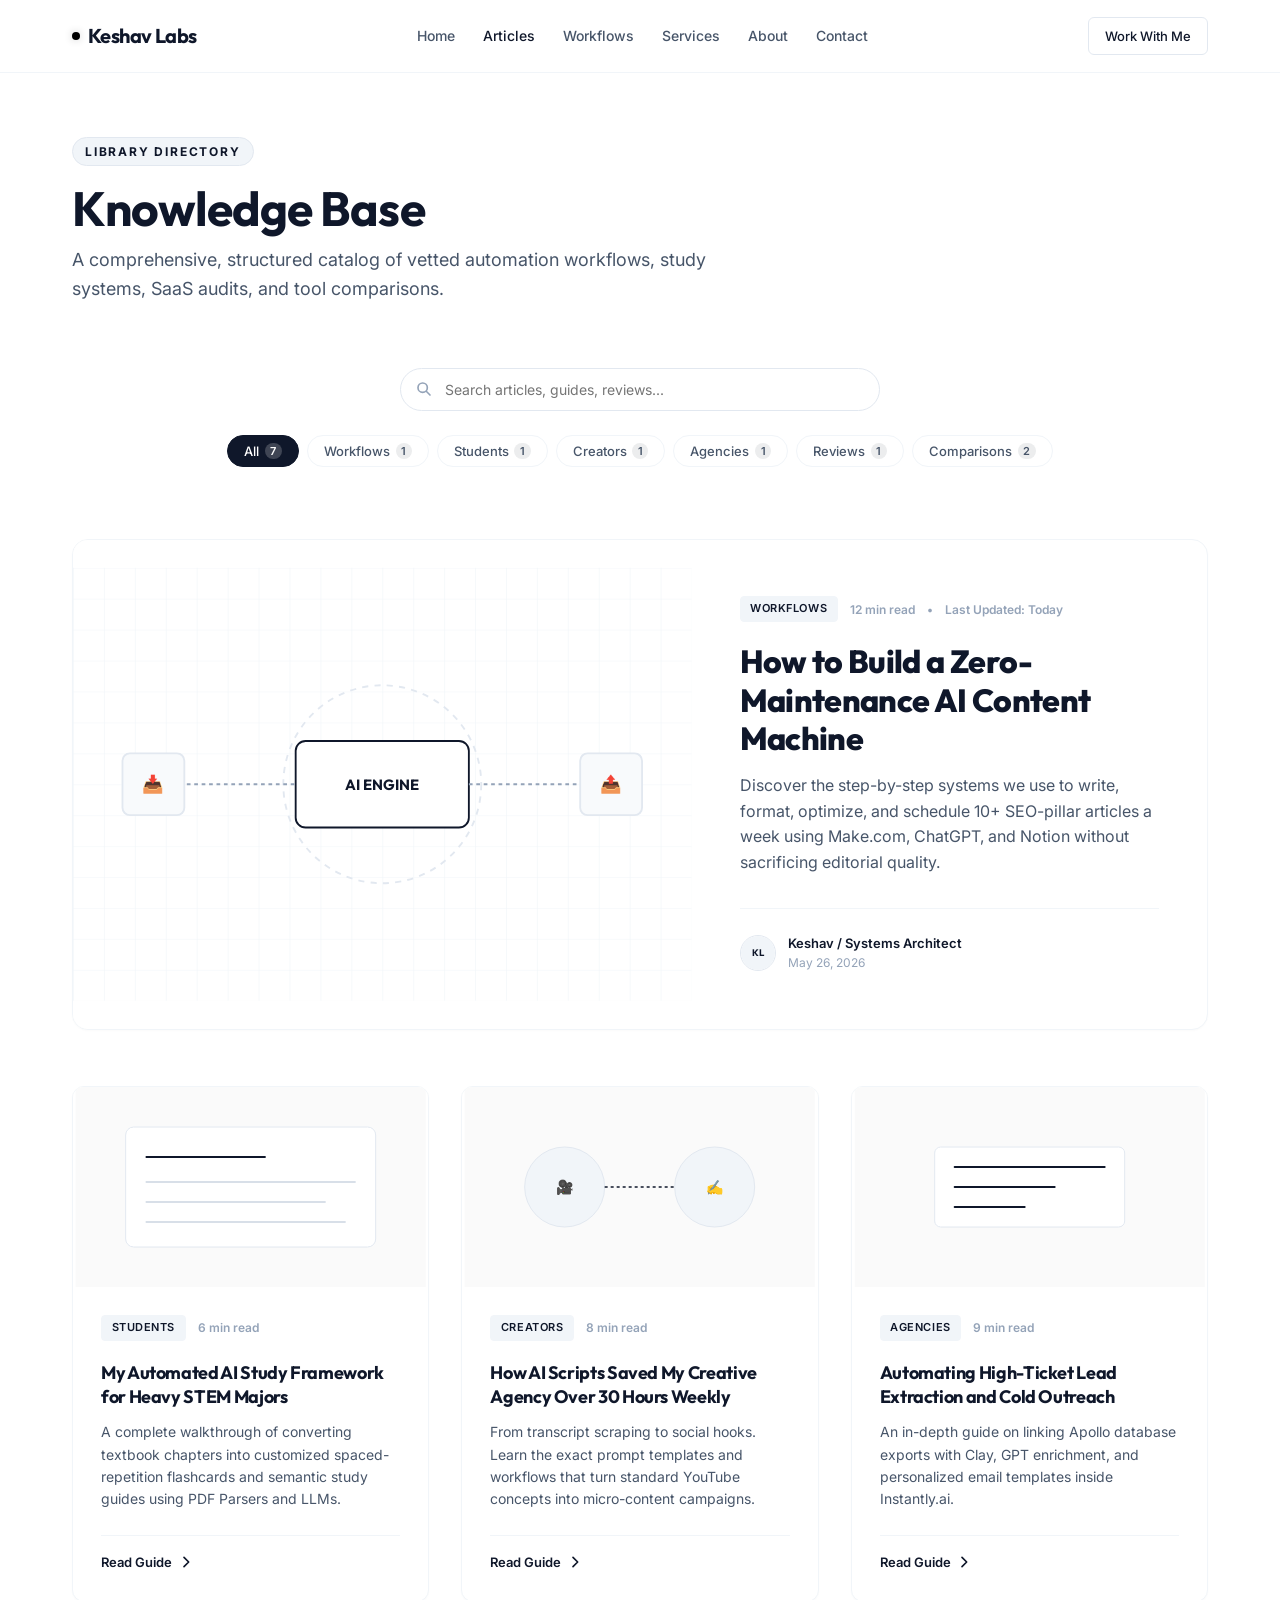
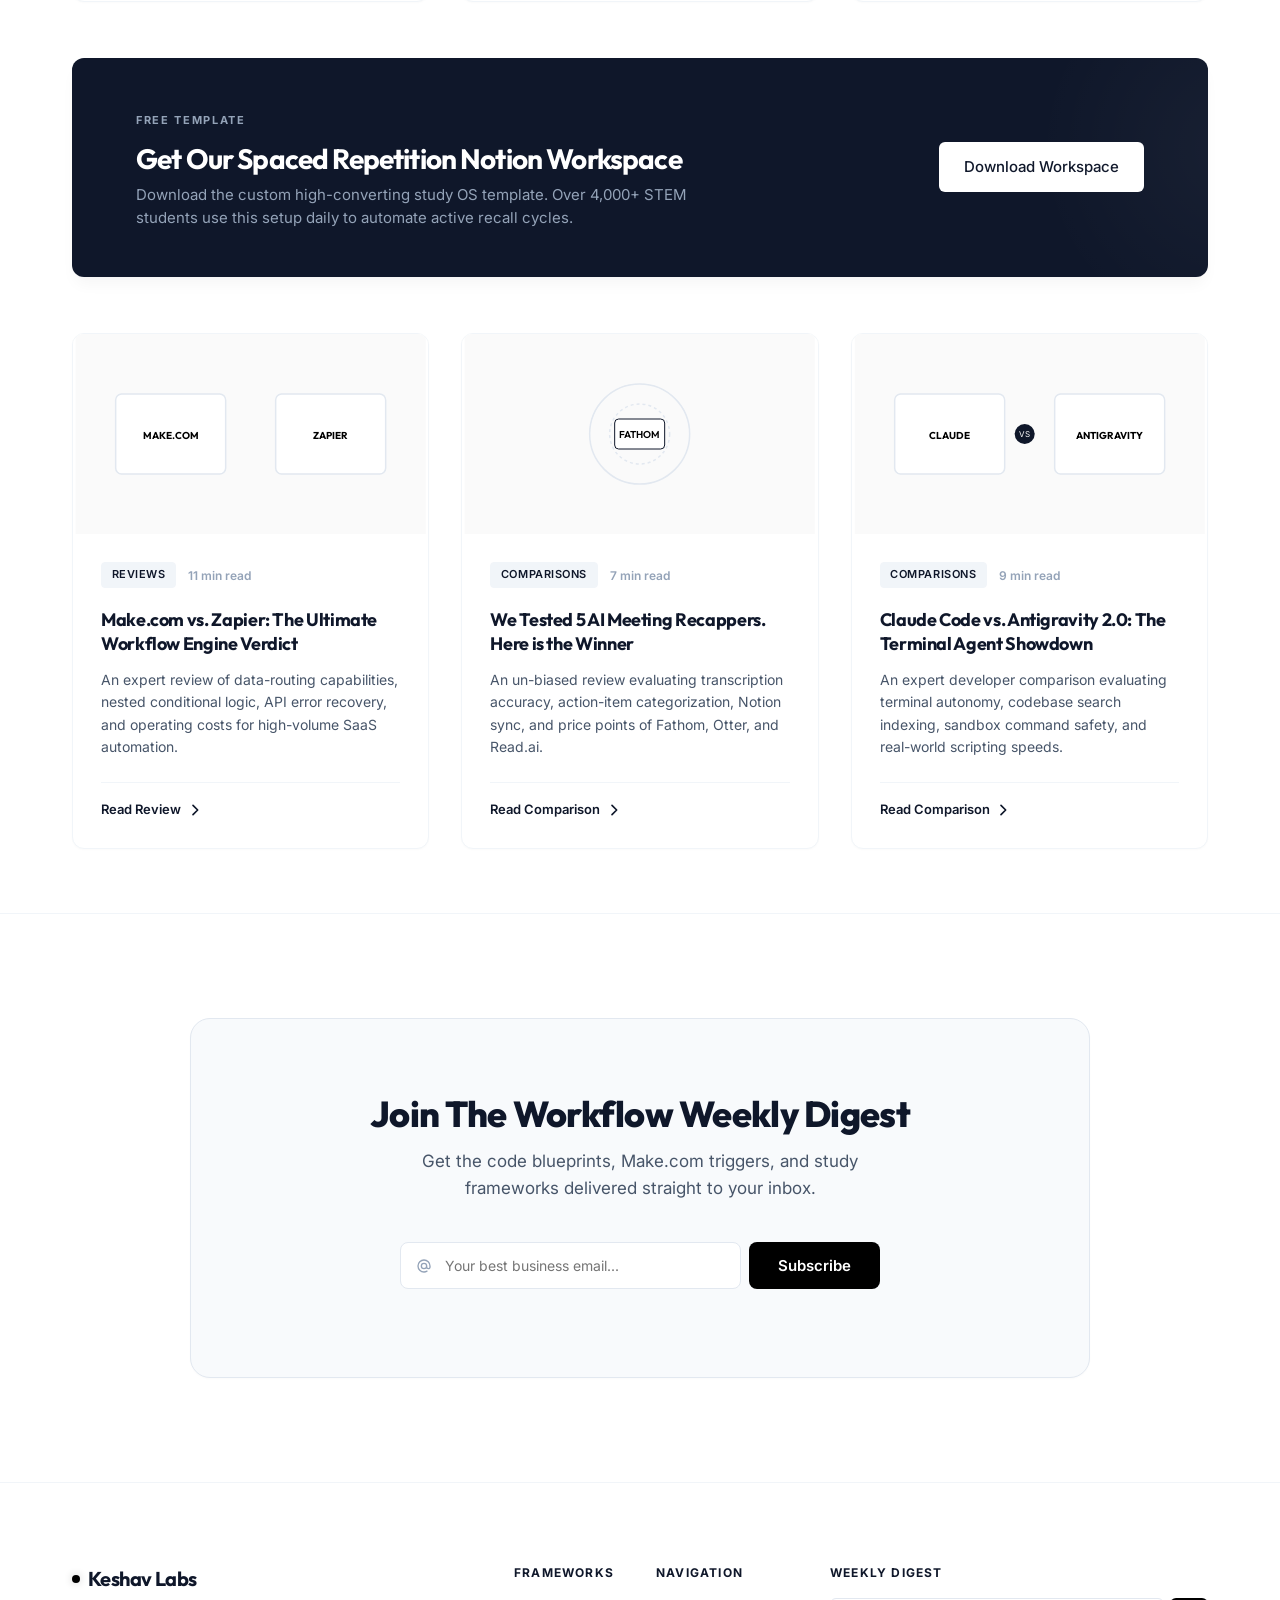
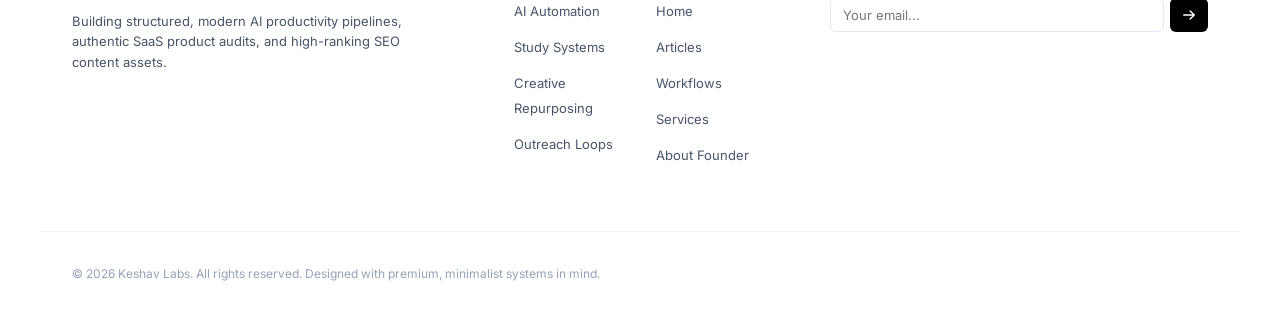
==== commit db29058c: "Publish: Claude Code vs. Antigravity 2.0 comparison article" ====
--- a/articles.html
+++ b/articles.html
@@ -268,6 +268,35 @@
             </span>
           </div>
         </div>
+
+        <!-- Post 6 (Comparisons) -->
+        <div class="blog-card" data-category="comparisons" onclick="window.location.href='post-claude-code-vs-antigravity.html';">
+          <div class="blog-image-wrapper">
+            <svg viewBox="0 0 350 200" style="background:#ffffff; width:100%; height:100%;">
+              <rect width="100%" height="100%" fill="#fafafa"/>
+              <rect x="40" y="60" width="110" height="80" rx="6" fill="#ffffff" stroke="#e2e8f0" stroke-width="1.5"/>
+              <rect x="200" y="60" width="110" height="80" rx="6" fill="#ffffff" stroke="#e2e8f0" stroke-width="1.5"/>
+              <text x="95" y="105" font-family="'Outfit', sans-serif" font-size="10" font-weight="700" text-anchor="middle">CLAUDE</text>
+              <text x="255" y="105" font-family="'Outfit', sans-serif" font-size="10" font-weight="700" text-anchor="middle">ANTIGRAVITY</text>
+              <circle cx="170" cy="100" r="10" fill="#0f172a"/>
+              <text x="170" y="103" font-size="8" fill="#ffffff" text-anchor="middle">VS</text>
+            </svg>
+          </div>
+          <div class="blog-content">
+            <div class="post-meta-line">
+              <span class="post-cat-badge">Comparisons</span>
+              <span>9 min read</span>
+            </div>
+            <h4 class="blog-title">Claude Code vs. Antigravity 2.0: The Terminal Agent Showdown</h4>
+            <p class="blog-excerpt">An expert developer comparison evaluating terminal autonomy, codebase search indexing, sandbox command safety, and real-world scripting speeds.</p>
+            <span class="blog-btn">
+              Read Comparison
+              <svg class="btn-icon" xmlns="http://www.w3.org/2000/svg" fill="none" viewBox="0 0 24 24" stroke="currentColor">
+                <path stroke-linecap="round" stroke-linejoin="round" stroke-width="2.5" d="M9 5l7 7-7 7" />
+              </svg>
+            </span>
+          </div>
+        </div>
       </div>
     </div>
   </main>
